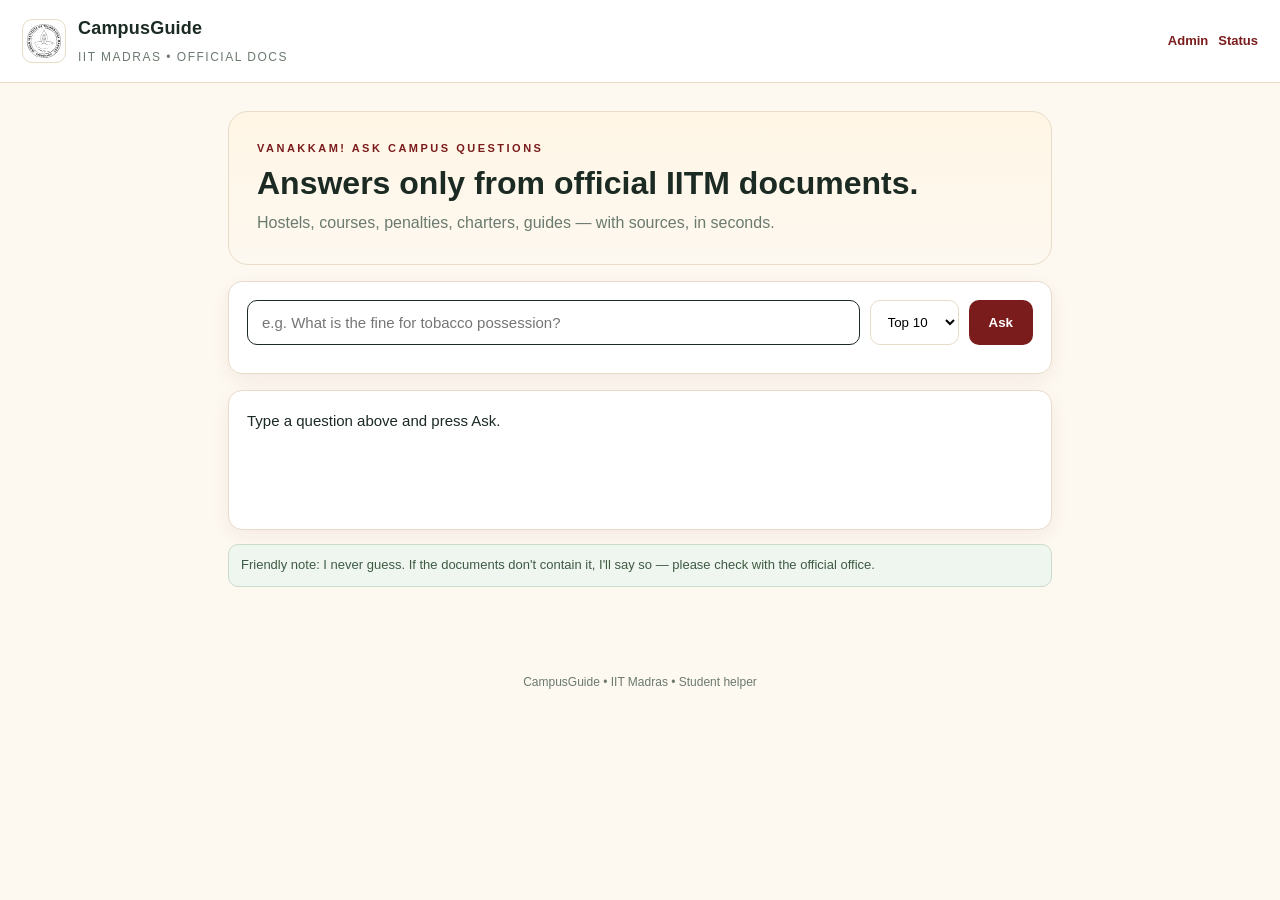
==== web/student/index.html @ 928da47f "Initial commit: CampusGuide RAG app (Postgres+pgvector, hybrid retrieval, student/admin UI) - FastAP" ====
<!DOCTYPE html>
<html lang="en">
<head>
<meta charset="UTF-8"><meta name="viewport" content="width=device-width, initial-scale=1.0">
<title>CampusGuide • IIT Madras</title>
<link rel="stylesheet" href="./styles.css">
</head>
<body>
<header class="topbar">
  <img src="../assets/iitm-logo.svg" alt="IIT Madras logo" onerror="this.style.display='none'">
  <div class="brand"><b>CampusGuide</b><span>IIT Madras • Official docs</span></div>
  <nav><a href="/admin/">Admin</a><a href="/api/v1/health">Status</a></nav>
</header>
<main class="wrap">
  <section class="hero">
    <div class="eyebrow">Vanakkam! Ask campus questions</div>
    <h1>Answers only from official IITM documents.</h1>
    <p>Hostels, courses, penalties, charters, guides — with sources, in seconds.</p>
  </section>
  <section class="card">
    <div class="search">
      <input id="q" placeholder="e.g. What is the fine for tobacco possession?" autocomplete="off">
      <select id="topk"><option value="5">Top 5</option><option value="10" selected>Top 10</option></select>
      <button id="go">Ask</button>
    </div>
    <div class="recent" id="recent"></div>
  </section>
  <section class="card"><div id="answer">Type a question above and press Ask.</div>
    <div class="sources" id="sources"></div><div class="meta" id="meta"></div>
  </section>
  <div class="tip">Friendly note: I never guess. If the documents don't contain it, I'll say so — please check with the official office.</div>
</main>
<footer>CampusGuide • IIT Madras • Student helper</footer>
<script src="./app.js"></script>
</body>
</html>
---- web/student/styles.css ----
:root{
  --bg:#FDF8F0; --card:#FFFFFF; --ink:#1B2A22; --muted:#6B7A6F;
  --maroon:#7A1C1C; --moss:#3F5B44; --gold:#C9A227; --line:#E8DCC8;
  --soft:#FFF6E5; --radius:14px;
}
*{box-sizing:border-box}
body{margin:0;background:var(--bg);color:var(--ink);
  font-family:"IBM Plex Sans",-apple-system,"Segoe UI",Inter,Roboto,sans-serif;line-height:1.6}
.topbar{display:flex;align-items:center;gap:12px;padding:14px 22px;background:var(--card);border-bottom:1px solid var(--line);position:sticky;top:0}
.topbar img{width:44px;height:44px;object-fit:contain;background:#fff;border:1px solid var(--line);border-radius:10px;padding:4px}
.brand b{display:block;font-size:18px;letter-spacing:.2px}
.brand span{font-size:12px;color:var(--muted);letter-spacing:1.5px;text-transform:uppercase}
.topbar nav{margin-left:auto;display:flex;gap:10px}
.topbar a{font-size:13px;color:var(--maroon);text-decoration:none;font-weight:600}
.wrap{max-width:860px;margin:0 auto;padding:28px 18px 60px}
.hero{background:linear-gradient(180deg,#FFF6E5,#FDF8F0);border:1px solid var(--line);border-radius:20px;padding:28px}
.hero h1{margin:6px 0 8px;font-size:32px;line-height:1.2}
.hero p{margin:0;color:var(--muted)}
.eyebrow{font-size:11px;letter-spacing:2.5px;text-transform:uppercase;color:var(--maroon);font-weight:700}
.card{background:var(--card);border:1px solid var(--line);border-radius:var(--radius);padding:18px;margin-top:16px;box-shadow:0 6px 20px rgba(122,28,28,.06)}
.search{display:flex;gap:10px;flex-wrap:wrap}
.search input{flex:1;min-width:240px;padding:13px 14px;font-size:15px;border:1.5px solid var(--ink);border-radius:10px;background:#fff;color:var(--ink)}
.search select{padding:13px;border:1.5px solid var(--line);border-radius:10px;background:#fff}
.search button{background:var(--maroon);color:#fff;border:none;padding:13px 20px;border-radius:10px;font-weight:700;cursor:pointer}
.search button:hover{background:#5E1515}
#answer{min-height:90px;white-space:pre-wrap;font-size:15px}
.sources{margin-top:12px;font-size:12.5px;color:var(--muted)}
.sources code{background:var(--soft);border:1px solid var(--line);border-radius:6px;padding:1px 6px;margin:2px;display:inline-block}
.meta{font-size:12px;color:var(--muted);margin-top:8px}
.recent{margin-top:10px;display:flex;gap:8px;flex-wrap:wrap}
.recent button{background:var(--soft);border:1px solid var(--line);border-radius:20px;padding:6px 12px;font-size:12px;cursor:pointer}
footer{text-align:center;color:var(--muted);font-size:12px;padding:26px}
.tip{background:#EFF5EF;border:1px solid #CBDCCB;border-radius:10px;padding:10px 12px;font-size:13px;color:var(--moss);margin-top:14px}
@media(max-width:640px){.hero h1{font-size:25px}}
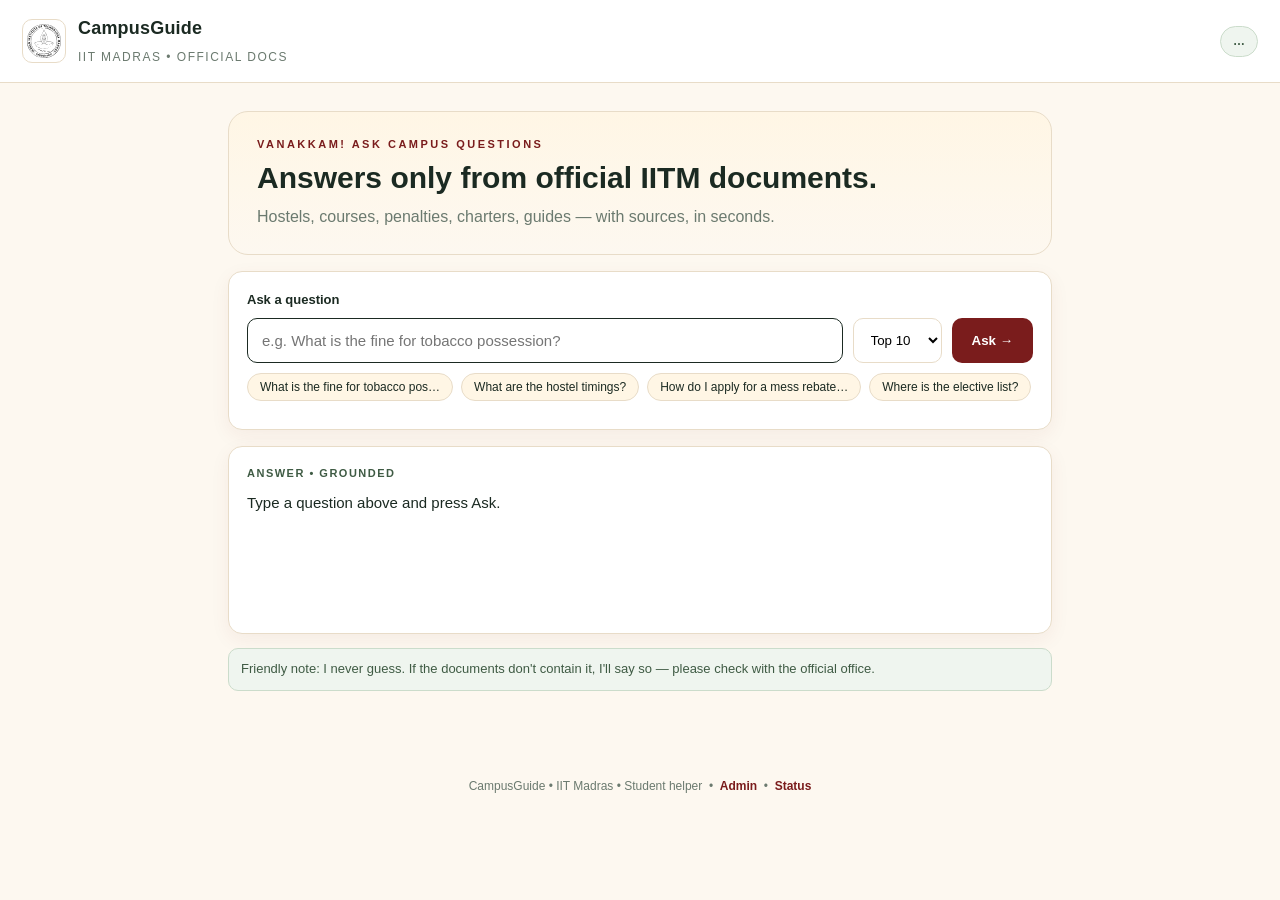
==== commit 65cdb362: "Student UI: suggestion chips, numbered citations, source cards, copy/vote, corpus stats - New public" ====
--- a/web/student/index.html
+++ b/web/student/index.html
@@ -9,7 +9,7 @@
 <header class="topbar">
   <img src="../assets/iitm-logo.svg" alt="IIT Madras logo" onerror="this.style.display='none'">
   <div class="brand"><b>CampusGuide</b><span>IIT Madras • Official docs</span></div>
-  <nav><a href="/admin/">Admin</a><a href="/api/v1/health">Status</a></nav>
+  <div class="stats-pill" id="statspill" title="Indexed corpus">…</div>
 </header>
 <main class="wrap">
   <section class="hero">
@@ -18,19 +18,31 @@
     <p>Hostels, courses, penalties, charters, guides — with sources, in seconds.</p>
   </section>
   <section class="card">
+    <label class="ask-label" for="q">Ask a question</label>
     <div class="search">
-      <input id="q" placeholder="e.g. What is the fine for tobacco possession?" autocomplete="off">
-      <select id="topk"><option value="5">Top 5</option><option value="10" selected>Top 10</option></select>
-      <button id="go">Ask</button>
+      <input id="q" placeholder="e.g. What is the fine for tobacco possession?" autocomplete="off" maxlength="500">
+      <select id="topk" title="How many sources to use"><option value="5">Top 5</option><option value="10" selected>Top 10</option></select>
+      <button id="go">Ask →</button>
     </div>
+    <div class="chips" id="chips"></div>
     <div class="recent" id="recent"></div>
   </section>
-  <section class="card"><div id="answer">Type a question above and press Ask.</div>
-    <div class="sources" id="sources"></div><div class="meta" id="meta"></div>
+  <section class="card answer-card" id="anscard">
+    <div class="ans-head"><span id="ansflag">ANSWER • grounded</span><span id="anstime"></span></div>
+    <div id="answer">Type a question above and press Ask.</div>
+    <div class="citepills" id="citepills"></div>
+    <div class="sources" id="sources"></div>
+    <div class="ans-actions">
+      <button class="ghost" id="copybtn" style="display:none">Copy answer</button>
+      <span class="vote" id="vote" style="display:none">Was this helpful?
+        <button class="ghost" id="yesbtn" title="Yes">✓</button><button class="ghost" id="nobtn" title="No">✗</button>
+      </span>
+      <span class="meta" id="meta"></span>
+    </div>
   </section>
   <div class="tip">Friendly note: I never guess. If the documents don't contain it, I'll say so — please check with the official office.</div>
 </main>
-<footer>CampusGuide • IIT Madras • Student helper</footer>
+<footer>CampusGuide • IIT Madras • Student helper &nbsp;•&nbsp; <a href="/admin/">Admin</a> &nbsp;•&nbsp; <a href="/api/v1/health">Status</a></footer>
 <script src="./app.js"></script>
 </body>
 </html>
--- a/web/student/styles.css
+++ b/web/student/styles.css
@@ -6,29 +6,52 @@
 *{box-sizing:border-box}
 body{margin:0;background:var(--bg);color:var(--ink);
   font-family:"IBM Plex Sans",-apple-system,"Segoe UI",Inter,Roboto,sans-serif;line-height:1.6}
-.topbar{display:flex;align-items:center;gap:12px;padding:14px 22px;background:var(--card);border-bottom:1px solid var(--line);position:sticky;top:0}
+.topbar{display:flex;align-items:center;gap:12px;padding:14px 22px;background:var(--card);border-bottom:1px solid var(--line);position:sticky;top:0;z-index:10}
 .topbar img{width:44px;height:44px;object-fit:contain;background:#fff;border:1px solid var(--line);border-radius:10px;padding:4px}
 .brand b{display:block;font-size:18px;letter-spacing:.2px}
 .brand span{font-size:12px;color:var(--muted);letter-spacing:1.5px;text-transform:uppercase}
-.topbar nav{margin-left:auto;display:flex;gap:10px}
-.topbar a{font-size:13px;color:var(--maroon);text-decoration:none;font-weight:600}
+.stats-pill{margin-left:auto;font-size:12px;font-weight:700;color:var(--moss);background:#EFF5EF;border:1px solid #CBDCCB;border-radius:20px;padding:5px 12px;white-space:nowrap}
 .wrap{max-width:860px;margin:0 auto;padding:28px 18px 60px}
-.hero{background:linear-gradient(180deg,#FFF6E5,#FDF8F0);border:1px solid var(--line);border-radius:20px;padding:28px}
-.hero h1{margin:6px 0 8px;font-size:32px;line-height:1.2}
+.hero{background:linear-gradient(180deg,#FFF6E5,#FDF8F0);border:1px solid var(--line);border-radius:20px;padding:24px 28px}
+.hero h1{margin:6px 0 8px;font-size:30px;line-height:1.2}
 .hero p{margin:0;color:var(--muted)}
 .eyebrow{font-size:11px;letter-spacing:2.5px;text-transform:uppercase;color:var(--maroon);font-weight:700}
 .card{background:var(--card);border:1px solid var(--line);border-radius:var(--radius);padding:18px;margin-top:16px;box-shadow:0 6px 20px rgba(122,28,28,.06)}
+.ask-label{display:block;font-size:13px;font-weight:700;margin-bottom:8px}
 .search{display:flex;gap:10px;flex-wrap:wrap}
 .search input{flex:1;min-width:240px;padding:13px 14px;font-size:15px;border:1.5px solid var(--ink);border-radius:10px;background:#fff;color:var(--ink)}
+.search input:focus{outline:2px solid var(--maroon);outline-offset:1px}
 .search select{padding:13px;border:1.5px solid var(--line);border-radius:10px;background:#fff}
 .search button{background:var(--maroon);color:#fff;border:none;padding:13px 20px;border-radius:10px;font-weight:700;cursor:pointer}
 .search button:hover{background:#5E1515}
+.search button:disabled{opacity:.6;cursor:wait}
+.chips{display:flex;gap:8px;flex-wrap:wrap;margin-top:10px}
+.chips button{background:var(--soft);border:1px solid var(--line);border-radius:20px;padding:6px 12px;font-size:12px;cursor:pointer;color:var(--ink)}
+.chips button:hover{border-color:var(--maroon);color:var(--maroon)}
+.ans-head{display:flex;justify-content:space-between;font-size:11px;letter-spacing:1.5px;text-transform:uppercase;color:var(--moss);font-weight:700;margin-bottom:8px}
 #answer{min-height:90px;white-space:pre-wrap;font-size:15px}
-.sources{margin-top:12px;font-size:12.5px;color:var(--muted)}
-.sources code{background:var(--soft);border:1px solid var(--line);border-radius:6px;padding:1px 6px;margin:2px;display:inline-block}
-.meta{font-size:12px;color:var(--muted);margin-top:8px}
-.recent{margin-top:10px;display:flex;gap:8px;flex-wrap:wrap}
+#answer.loading{color:var(--muted)}
+#answer .skel{display:block;height:14px;border-radius:7px;background:linear-gradient(90deg,var(--soft) 25%,#F3E9D2 50%,var(--soft) 75%);background-size:200% 100%;animation:sh 1.2s infinite;margin:8px 0}
+@keyframes sh{to{background-position:-200% 0}}
+.citepills{margin-top:10px;display:flex;gap:6px;flex-wrap:wrap}
+.citepills a{background:var(--soft);border:1px solid var(--line);border-radius:6px;padding:1px 8px;font-size:12px;font-weight:700;color:var(--maroon);text-decoration:none;cursor:pointer}
+.sources{margin-top:12px;display:flex;flex-direction:column;gap:8px}
+.src{background:#FFFDF6;border:1px solid var(--line);border-radius:10px;padding:10px 12px;font-size:13px}
+.src b{font-size:13px}
+.src .chunk{color:var(--muted);font-size:12px;margin-top:2px}
+.src .bar{height:6px;background:#F1E8D2;border-radius:3px;margin-top:8px;overflow:hidden}
+.src .bar i{display:block;height:100%;background:var(--moss)}
+.ans-actions{display:flex;gap:10px;align-items:center;flex-wrap:wrap;margin-top:12px}
+button.ghost{background:#fff;color:var(--ink);border:1px solid var(--line);border-radius:8px;padding:6px 12px;font-size:12px;cursor:pointer}
+button.ghost:hover{border-color:var(--maroon);color:var(--maroon)}
+button.ghost.on{background:var(--moss);border-color:var(--moss);color:#fff}
+.vote{font-size:12px;color:var(--muted)}
+.meta{font-size:12px;color:var(--muted);margin-left:auto}
+.recent{margin-top:10px;display:flex;gap:8px;flex-wrap:wrap;align-items:center}
+.recent .lbl{font-size:12px;color:var(--muted)}
 .recent button{background:var(--soft);border:1px solid var(--line);border-radius:20px;padding:6px 12px;font-size:12px;cursor:pointer}
 footer{text-align:center;color:var(--muted);font-size:12px;padding:26px}
+footer a{color:var(--maroon);text-decoration:none;font-weight:600}
 .tip{background:#EFF5EF;border:1px solid #CBDCCB;border-radius:10px;padding:10px 12px;font-size:13px;color:var(--moss);margin-top:14px}
-@media(max-width:640px){.hero h1{font-size:25px}}
+.err{background:#FDECEC;border:1px solid #E8B4B4;color:var(--maroon);border-radius:10px;padding:10px 12px;font-size:14px}
+@media(max-width:640px){.hero h1{font-size:24px}.meta{margin-left:0;width:100%}}
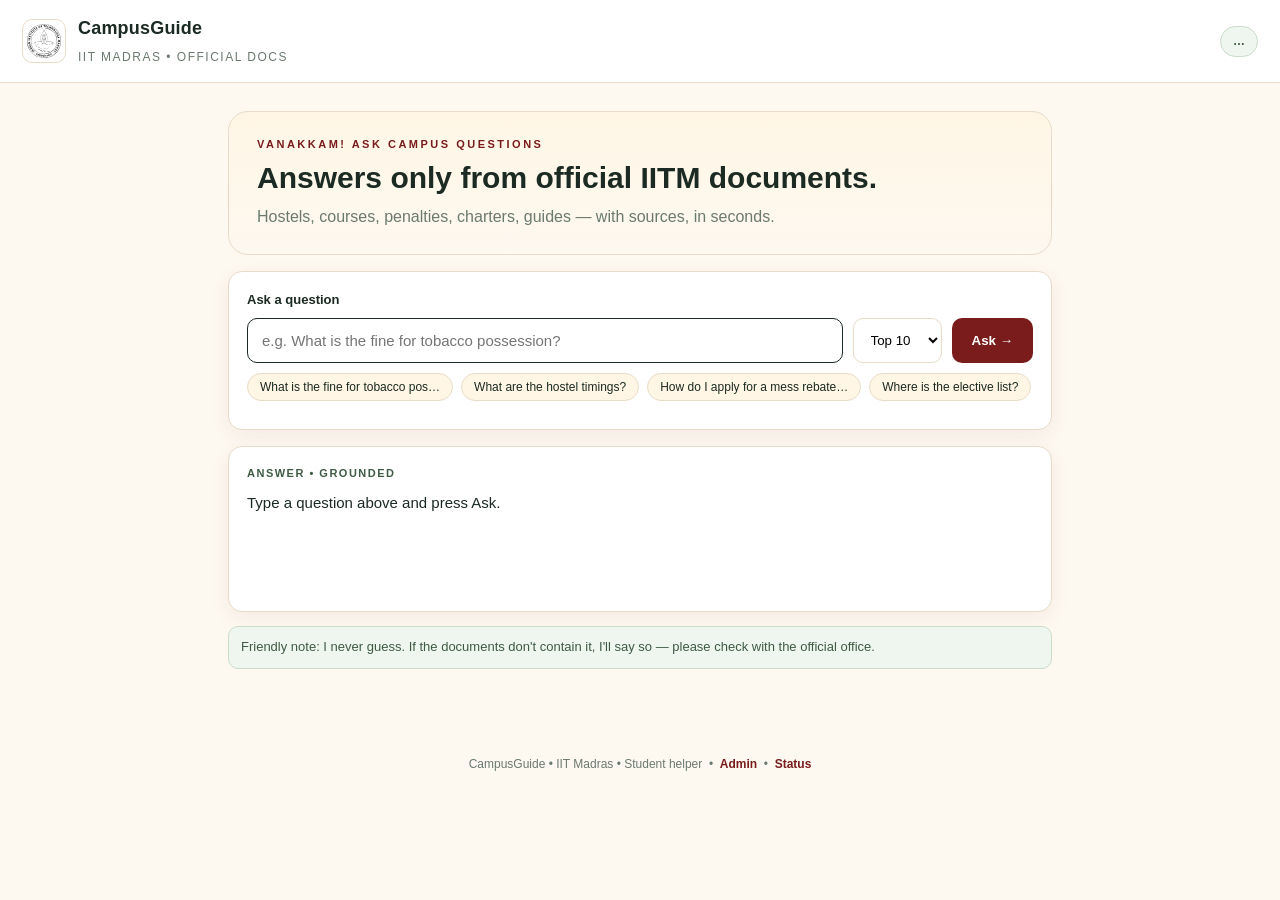
==== commit 0fa71592: "Student UI: drop retrieved-chunk display, show source doc names only" ====
--- a/web/student/index.html
+++ b/web/student/index.html
@@ -30,8 +30,7 @@
   <section class="card answer-card" id="anscard">
     <div class="ans-head"><span id="ansflag">ANSWER • grounded</span><span id="anstime"></span></div>
     <div id="answer">Type a question above and press Ask.</div>
-    <div class="citepills" id="citepills"></div>
-    <div class="sources" id="sources"></div>
+    <div class="docnames" id="docnames"></div>
     <div class="ans-actions">
       <button class="ghost" id="copybtn" style="display:none">Copy answer</button>
       <span class="vote" id="vote" style="display:none">Was this helpful?
--- a/web/student/styles.css
+++ b/web/student/styles.css
@@ -33,14 +33,8 @@
 #answer.loading{color:var(--muted)}
 #answer .skel{display:block;height:14px;border-radius:7px;background:linear-gradient(90deg,var(--soft) 25%,#F3E9D2 50%,var(--soft) 75%);background-size:200% 100%;animation:sh 1.2s infinite;margin:8px 0}
 @keyframes sh{to{background-position:-200% 0}}
-.citepills{margin-top:10px;display:flex;gap:6px;flex-wrap:wrap}
-.citepills a{background:var(--soft);border:1px solid var(--line);border-radius:6px;padding:1px 8px;font-size:12px;font-weight:700;color:var(--maroon);text-decoration:none;cursor:pointer}
-.sources{margin-top:12px;display:flex;flex-direction:column;gap:8px}
-.src{background:#FFFDF6;border:1px solid var(--line);border-radius:10px;padding:10px 12px;font-size:13px}
-.src b{font-size:13px}
-.src .chunk{color:var(--muted);font-size:12px;margin-top:2px}
-.src .bar{height:6px;background:#F1E8D2;border-radius:3px;margin-top:8px;overflow:hidden}
-.src .bar i{display:block;height:100%;background:var(--moss)}
+.docnames{margin-top:12px;font-size:12.5px;color:var(--muted)}
+.docnames b{color:var(--ink)}
 .ans-actions{display:flex;gap:10px;align-items:center;flex-wrap:wrap;margin-top:12px}
 button.ghost{background:#fff;color:var(--ink);border:1px solid var(--line);border-radius:8px;padding:6px 12px;font-size:12px;cursor:pointer}
 button.ghost:hover{border-color:var(--maroon);color:var(--maroon)}
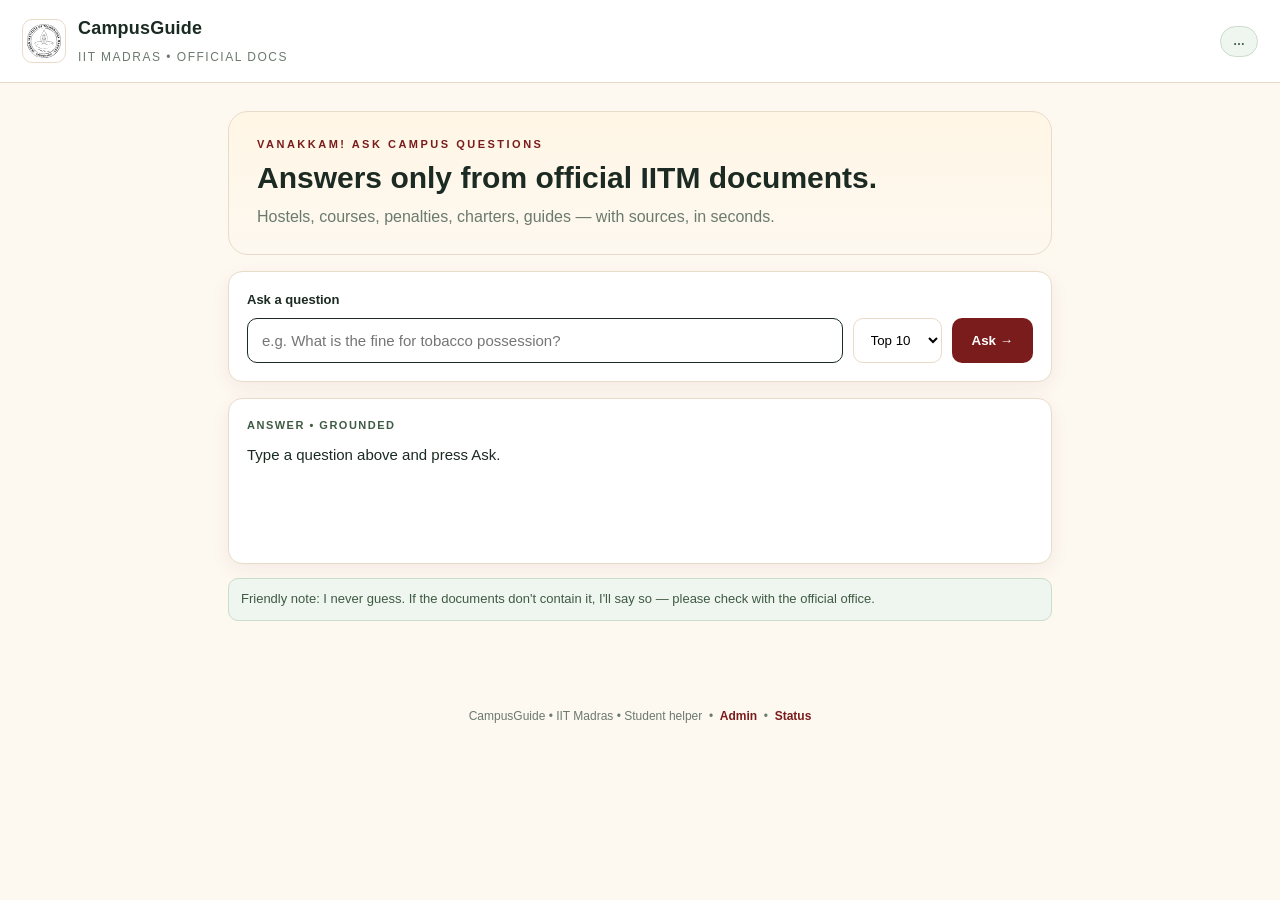
==== commit 1f531819: "Student UI: remove suggestion chips, recent, and source attribution" ====
--- a/web/student/index.html
+++ b/web/student/index.html
@@ -24,13 +24,10 @@
       <select id="topk" title="How many sources to use"><option value="5">Top 5</option><option value="10" selected>Top 10</option></select>
       <button id="go">Ask →</button>
     </div>
-    <div class="chips" id="chips"></div>
-    <div class="recent" id="recent"></div>
   </section>
   <section class="card answer-card" id="anscard">
     <div class="ans-head"><span id="ansflag">ANSWER • grounded</span><span id="anstime"></span></div>
     <div id="answer">Type a question above and press Ask.</div>
-    <div class="docnames" id="docnames"></div>
     <div class="ans-actions">
       <button class="ghost" id="copybtn" style="display:none">Copy answer</button>
       <span class="vote" id="vote" style="display:none">Was this helpful?
--- a/web/student/styles.css
+++ b/web/student/styles.css
@@ -25,25 +25,17 @@
 .search button{background:var(--maroon);color:#fff;border:none;padding:13px 20px;border-radius:10px;font-weight:700;cursor:pointer}
 .search button:hover{background:#5E1515}
 .search button:disabled{opacity:.6;cursor:wait}
-.chips{display:flex;gap:8px;flex-wrap:wrap;margin-top:10px}
-.chips button{background:var(--soft);border:1px solid var(--line);border-radius:20px;padding:6px 12px;font-size:12px;cursor:pointer;color:var(--ink)}
-.chips button:hover{border-color:var(--maroon);color:var(--maroon)}
 .ans-head{display:flex;justify-content:space-between;font-size:11px;letter-spacing:1.5px;text-transform:uppercase;color:var(--moss);font-weight:700;margin-bottom:8px}
 #answer{min-height:90px;white-space:pre-wrap;font-size:15px}
 #answer.loading{color:var(--muted)}
 #answer .skel{display:block;height:14px;border-radius:7px;background:linear-gradient(90deg,var(--soft) 25%,#F3E9D2 50%,var(--soft) 75%);background-size:200% 100%;animation:sh 1.2s infinite;margin:8px 0}
 @keyframes sh{to{background-position:-200% 0}}
-.docnames{margin-top:12px;font-size:12.5px;color:var(--muted)}
-.docnames b{color:var(--ink)}
 .ans-actions{display:flex;gap:10px;align-items:center;flex-wrap:wrap;margin-top:12px}
 button.ghost{background:#fff;color:var(--ink);border:1px solid var(--line);border-radius:8px;padding:6px 12px;font-size:12px;cursor:pointer}
 button.ghost:hover{border-color:var(--maroon);color:var(--maroon)}
 button.ghost.on{background:var(--moss);border-color:var(--moss);color:#fff}
 .vote{font-size:12px;color:var(--muted)}
 .meta{font-size:12px;color:var(--muted);margin-left:auto}
-.recent{margin-top:10px;display:flex;gap:8px;flex-wrap:wrap;align-items:center}
-.recent .lbl{font-size:12px;color:var(--muted)}
-.recent button{background:var(--soft);border:1px solid var(--line);border-radius:20px;padding:6px 12px;font-size:12px;cursor:pointer}
 footer{text-align:center;color:var(--muted);font-size:12px;padding:26px}
 footer a{color:var(--maroon);text-decoration:none;font-weight:600}
 .tip{background:#EFF5EF;border:1px solid #CBDCCB;border-radius:10px;padding:10px 12px;font-size:13px;color:var(--moss);margin-top:14px}
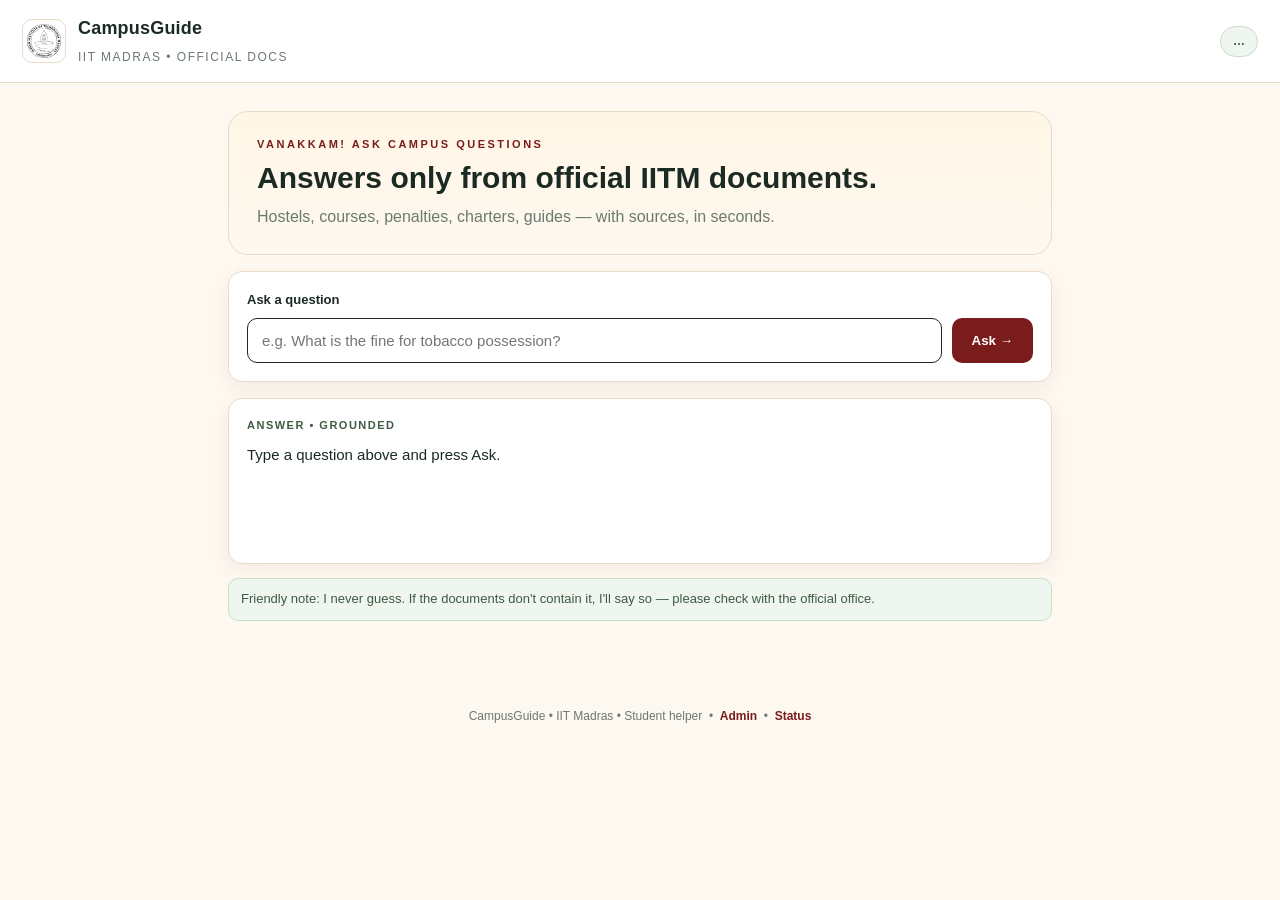
==== commit fb3e3529: "Cloud deploy: PORT-aware Dockerfile, render.yaml blueprint, direct-mode default, archive gateway sta" ====
--- a/web/student/index.html
+++ b/web/student/index.html
@@ -21,7 +21,6 @@
     <label class="ask-label" for="q">Ask a question</label>
     <div class="search">
       <input id="q" placeholder="e.g. What is the fine for tobacco possession?" autocomplete="off" maxlength="500">
-      <select id="topk" title="How many sources to use"><option value="5">Top 5</option><option value="10" selected>Top 10</option></select>
       <button id="go">Ask →</button>
     </div>
   </section>
--- a/web/student/styles.css
+++ b/web/student/styles.css
@@ -27,6 +27,17 @@
 .search button:disabled{opacity:.6;cursor:wait}
 .ans-head{display:flex;justify-content:space-between;font-size:11px;letter-spacing:1.5px;text-transform:uppercase;color:var(--moss);font-weight:700;margin-bottom:8px}
 #answer{min-height:90px;white-space:pre-wrap;font-size:15px}
+#answer.answer-content{white-space:normal}
+#answer.answer-content p{margin:8px 0}
+#answer.answer-content strong{font-weight:700;color:var(--ink)}
+#answer.answer-content em{font-style:italic}
+#answer.answer-content code{background:var(--soft);border:1px solid var(--line);border-radius:6px;padding:1px 6px;font-size:13px}
+#answer.answer-content pre{background:#10201A;color:#CDE3D3;border-radius:10px;padding:12px;overflow:auto}
+#answer.answer-content pre code{background:none;border:none;padding:0;color:inherit}
+#answer.answer-content h3{font-size:16px;margin:14px 0 6px}
+#answer.answer-content h4{font-size:14px;margin:12px 0 4px}
+#answer.answer-content ul{margin:8px 0 8px 20px;padding:0}
+#answer.answer-content li{margin:4px 0}
 #answer.loading{color:var(--muted)}
 #answer .skel{display:block;height:14px;border-radius:7px;background:linear-gradient(90deg,var(--soft) 25%,#F3E9D2 50%,var(--soft) 75%);background-size:200% 100%;animation:sh 1.2s infinite;margin:8px 0}
 @keyframes sh{to{background-position:-200% 0}}
